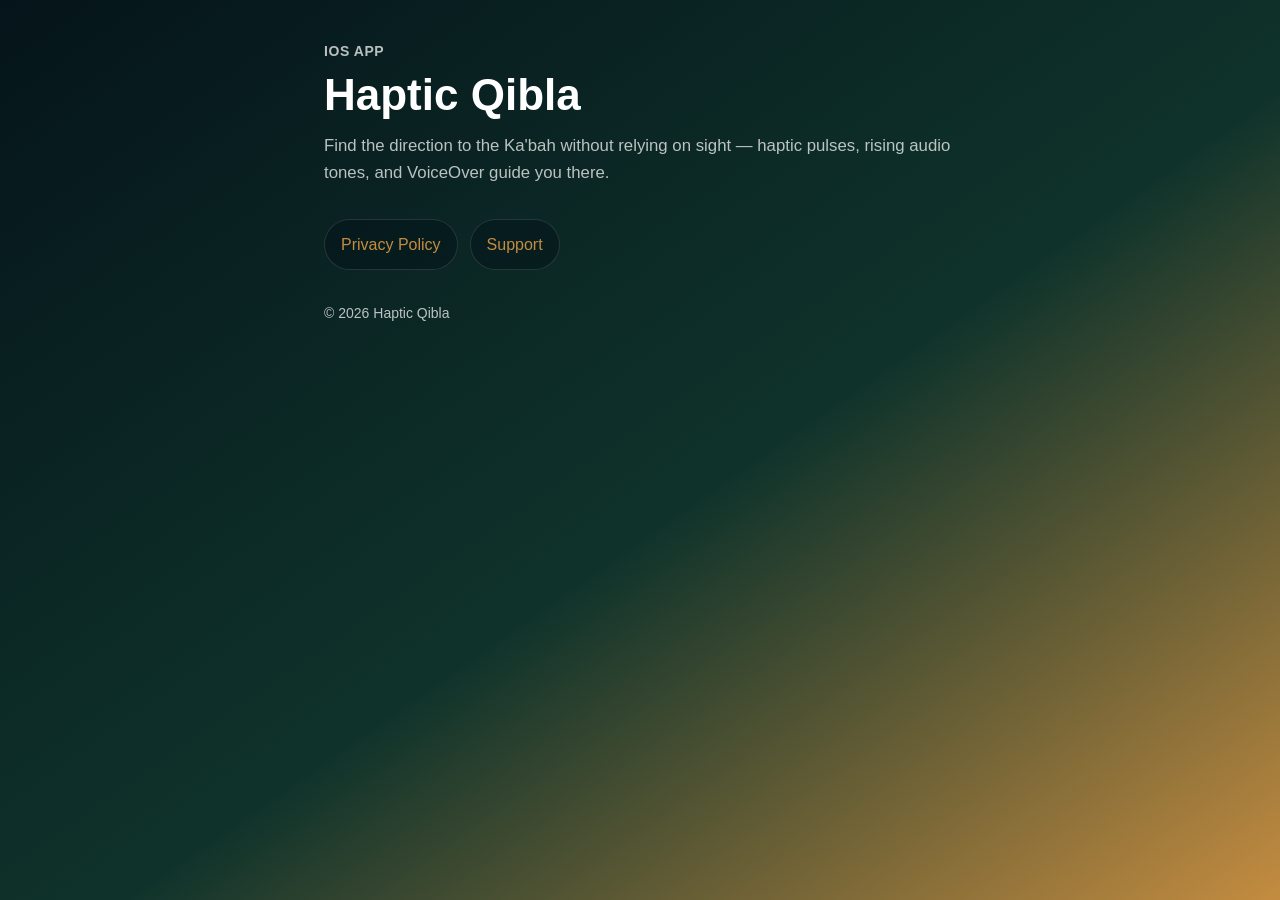
==== index.html @ e063a7a1 "Initial Haptic Qibla website" ====
<!DOCTYPE html>
<html lang="en">
<head>
  <meta charset="utf-8">
  <meta name="viewport" content="width=device-width, initial-scale=1">
  <title>Haptic Qibla</title>
  <meta name="description" content="Find the direction to the Ka'bah with haptic pulses, rising audio tones, and VoiceOver guidance.">
  <link rel="stylesheet" href="style.css">
</head>
<body>
  <main class="page">
    <header class="hero">
      <p class="eyebrow">iOS App</p>
      <h1>Haptic Qibla</h1>
      <p class="lead">Find the direction to the Ka'bah without relying on sight — haptic pulses, rising audio tones, and VoiceOver guide you there.</p>
    </header>

    <nav class="links" aria-label="Site">
      <a href="privacy.html">Privacy Policy</a>
      <a href="support.html">Support</a>
    </nav>

    <footer class="footer">
      <p>&copy; <span id="year"></span> Haptic Qibla</p>
    </footer>
  </main>
  <script>document.getElementById("year").textContent = new Date().getFullYear();</script>
</body>
</html>
---- style.css ----
:root {
  color-scheme: dark;
  --deep-teal: #05141a;
  --mid-teal: #0f332b;
  --gold: #c48c40;
  --text: #ffffff;
  --text-muted: rgba(255, 255, 255, 0.72);
  --border: rgba(255, 255, 255, 0.12);
  --max-width: 42rem;
}

* {
  box-sizing: border-box;
}

html {
  background: linear-gradient(145deg, var(--deep-teal), var(--mid-teal) 55%, var(--gold));
  min-height: 100%;
}

body {
  margin: 0;
  font-family: -apple-system, BlinkMacSystemFont, "Segoe UI", Roboto, Helvetica, Arial, sans-serif;
  color: var(--text);
  line-height: 1.6;
}

a {
  color: var(--gold);
}

a:hover {
  color: #e0b060;
}

.page {
  max-width: var(--max-width);
  margin: 0 auto;
  padding: 2.5rem 1.25rem 3rem;
}

.hero {
  margin-bottom: 2rem;
}

.hero.compact {
  margin-bottom: 1.5rem;
}

.eyebrow {
  margin: 0 0 0.5rem;
  font-size: 0.875rem;
  font-weight: 600;
  letter-spacing: 0.04em;
  text-transform: uppercase;
  color: var(--text-muted);
}

.eyebrow a {
  color: inherit;
  text-decoration: none;
}

.eyebrow a:hover {
  color: var(--gold);
}

h1 {
  margin: 0 0 0.75rem;
  font-size: clamp(2rem, 5vw, 2.75rem);
  line-height: 1.15;
  font-weight: 700;
}

.lead,
.meta {
  margin: 0;
  color: var(--text-muted);
  font-size: 1.05rem;
}

.content {
  padding: 1.5rem;
  border: 1px solid var(--border);
  border-radius: 1.25rem;
  background: rgba(5, 20, 26, 0.72);
  backdrop-filter: blur(8px);
}

.content h2 {
  margin: 2rem 0 0.75rem;
  font-size: 1.25rem;
}

.content h2:first-child {
  margin-top: 0;
}

.content h3 {
  margin: 1.25rem 0 0.5rem;
  font-size: 1rem;
  color: var(--text-muted);
}

.content p,
.content ul {
  margin: 0 0 1rem;
}

.content ul {
  padding-left: 1.25rem;
}

.links {
  display: flex;
  flex-wrap: wrap;
  gap: 0.75rem;
}

.links a {
  display: inline-block;
  padding: 0.75rem 1rem;
  border: 1px solid var(--border);
  border-radius: 999px;
  text-decoration: none;
  background: rgba(5, 20, 26, 0.55);
}

.footer {
  margin-top: 2rem;
  color: var(--text-muted);
  font-size: 0.875rem;
}

.footer a {
  color: var(--text-muted);
}

.footer a:hover {
  color: var(--gold);
}
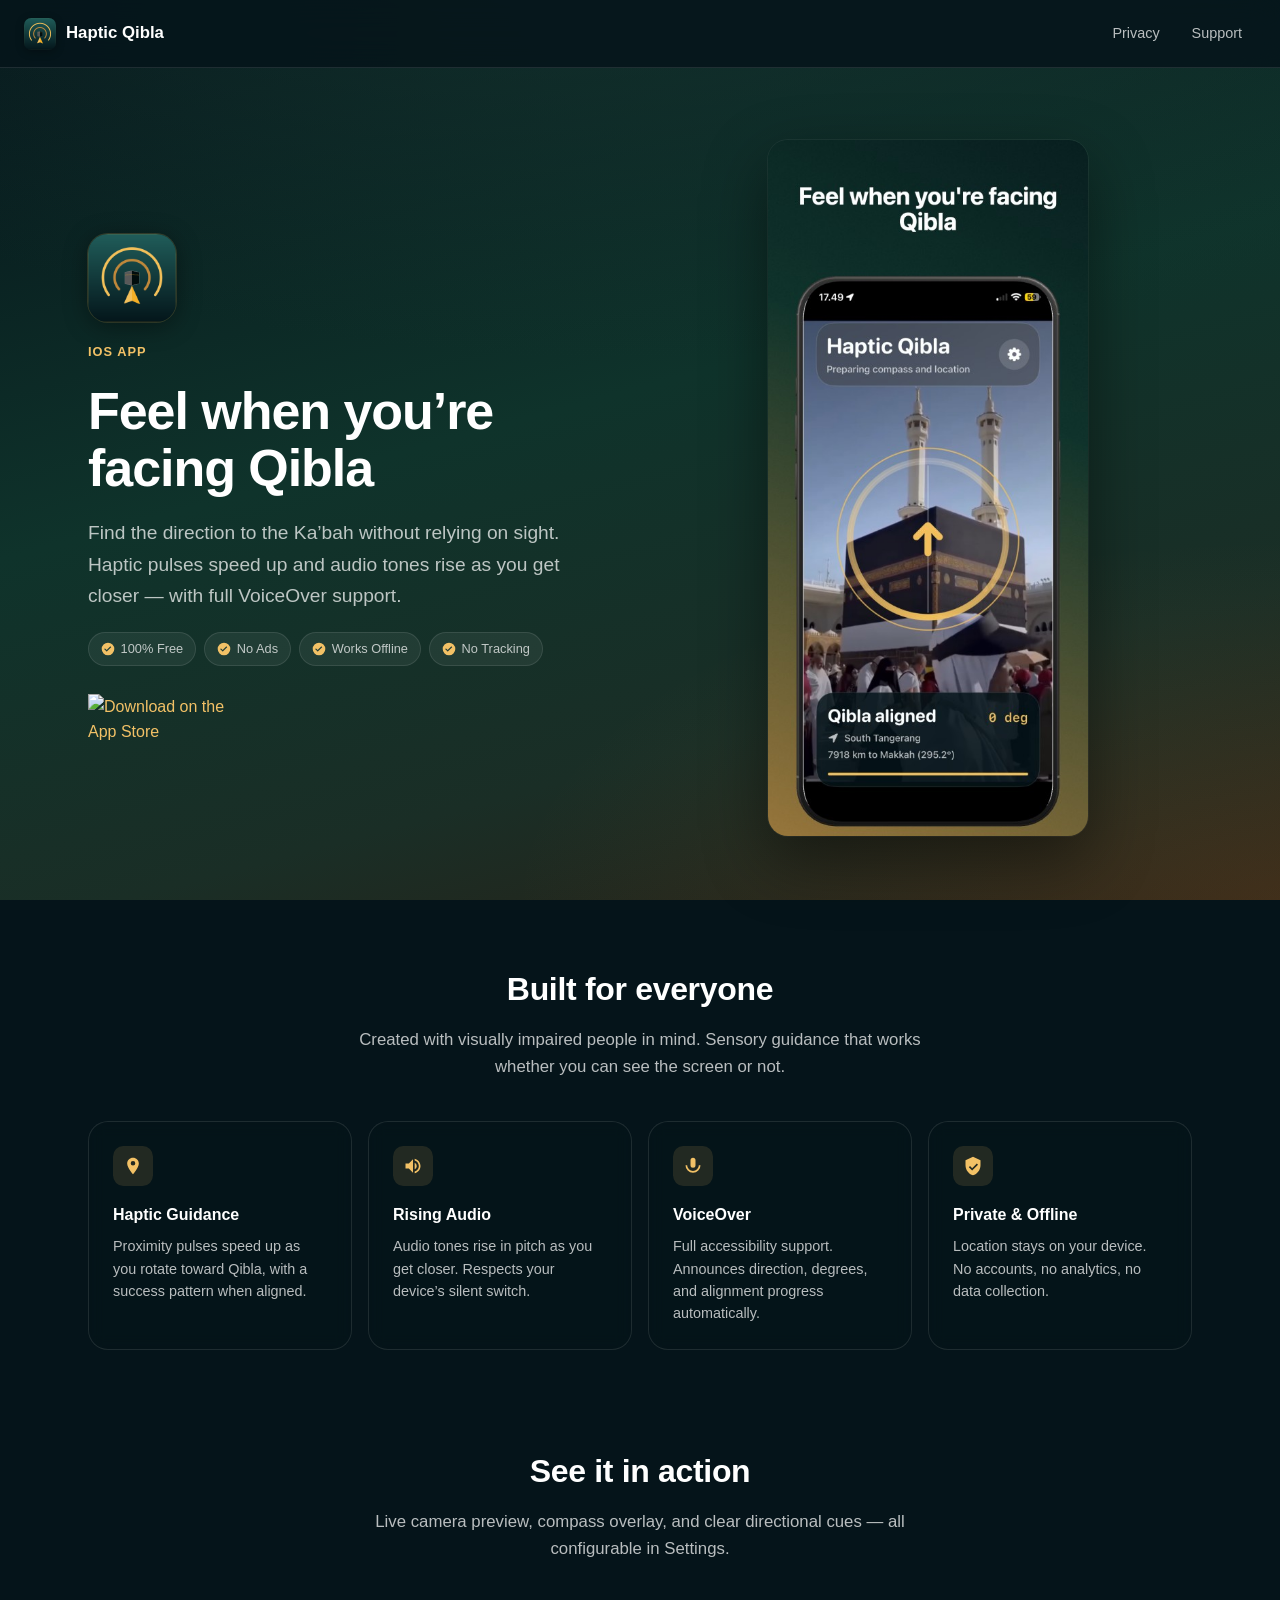
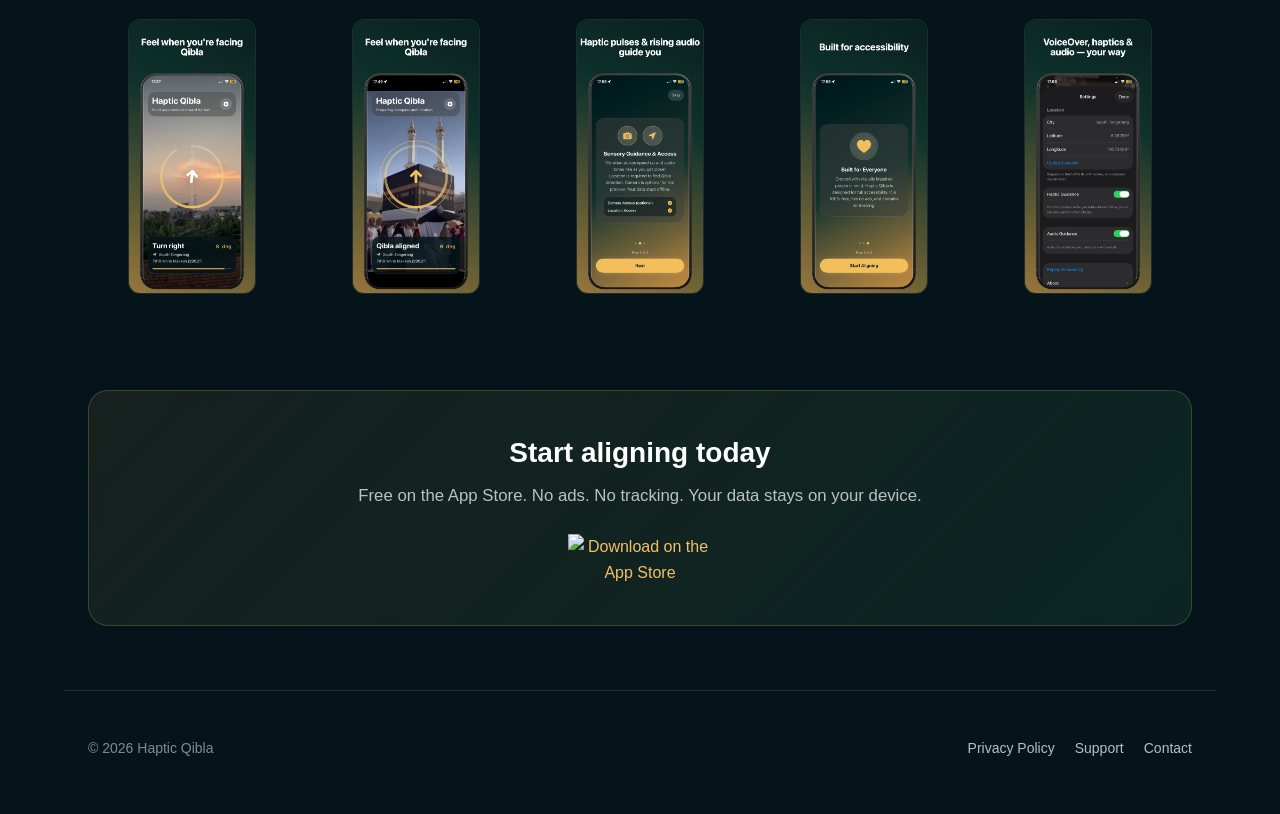
==== commit c42ed785: "Redesign marketing site with App Store screenshots and branding. Give the landing page a professiona" ====
--- a/index.html
+++ b/index.html
@@ -3,27 +3,148 @@
 <head>
   <meta charset="utf-8">
   <meta name="viewport" content="width=device-width, initial-scale=1">
-  <title>Haptic Qibla</title>
-  <meta name="description" content="Find the direction to the Ka'bah with haptic pulses, rising audio tones, and VoiceOver guidance.">
+  <title>Haptic Qibla — Find Qibla with Haptic &amp; Audio Guidance</title>
+  <meta name="description" content="Find the direction to the Ka'bah without relying on sight. Haptic pulses, rising audio tones, and VoiceOver guide you there. Free, offline, no ads.">
+  <meta property="og:title" content="Haptic Qibla">
+  <meta property="og:description" content="Feel when you're facing Qibla. Haptic pulses, rising audio, and VoiceOver guidance — built for accessibility.">
+  <meta property="og:image" content="assets/app-icon.png">
+  <meta property="og:type" content="website">
+  <link rel="icon" href="assets/app-icon.png" type="image/png">
+  <link rel="apple-touch-icon" href="assets/app-icon.png">
   <link rel="stylesheet" href="style.css">
 </head>
 <body>
+  <nav class="site-nav" aria-label="Main">
+    <a class="brand" href="index.html">
+      <img src="assets/app-icon.png" alt="" width="32" height="32">
+      Haptic Qibla
+    </a>
+    <div class="nav-links">
+      <a href="privacy.html">Privacy</a>
+      <a href="support.html">Support</a>
+    </div>
+  </nav>
+
   <main class="page">
     <header class="hero">
-      <p class="eyebrow">iOS App</p>
-      <h1>Haptic Qibla</h1>
-      <p class="lead">Find the direction to the Ka'bah without relying on sight — haptic pulses, rising audio tones, and VoiceOver guide you there.</p>
+      <div class="hero-content">
+        <img class="hero-icon" src="assets/app-icon.png" alt="Haptic Qibla app icon" width="88" height="88">
+        <p class="eyebrow">iOS App</p>
+        <h1>Feel when you&rsquo;re facing Qibla</h1>
+        <p class="lead">
+          Find the direction to the Ka&rsquo;bah without relying on sight.
+          Haptic pulses speed up and audio tones rise as you get closer &mdash;
+          with full VoiceOver support.
+        </p>
+        <div class="hero-badges">
+          <span class="badge">
+            <svg viewBox="0 0 20 20" aria-hidden="true"><path d="M10 1a9 9 0 1 0 0 18A9 9 0 0 0 10 1zm4.2 6.8-5.5 5.5a.8.8 0 0 1-1.1 0l-2.5-2.5a.8.8 0 1 1 1.1-1.1l1.9 1.9 5-5a.8.8 0 1 1 1.1 1.2z"/></svg>
+            100% Free
+          </span>
+          <span class="badge">
+            <svg viewBox="0 0 20 20" aria-hidden="true"><path d="M10 1a9 9 0 1 0 0 18A9 9 0 0 0 10 1zm4.2 6.8-5.5 5.5a.8.8 0 0 1-1.1 0l-2.5-2.5a.8.8 0 1 1 1.1-1.1l1.9 1.9 5-5a.8.8 0 1 1 1.1 1.2z"/></svg>
+            No Ads
+          </span>
+          <span class="badge">
+            <svg viewBox="0 0 20 20" aria-hidden="true"><path d="M10 1a9 9 0 1 0 0 18A9 9 0 0 0 10 1zm4.2 6.8-5.5 5.5a.8.8 0 0 1-1.1 0l-2.5-2.5a.8.8 0 1 1 1.1-1.1l1.9 1.9 5-5a.8.8 0 1 1 1.1 1.2z"/></svg>
+            Works Offline
+          </span>
+          <span class="badge">
+            <svg viewBox="0 0 20 20" aria-hidden="true"><path d="M10 1a9 9 0 1 0 0 18A9 9 0 0 0 10 1zm4.2 6.8-5.5 5.5a.8.8 0 0 1-1.1 0l-2.5-2.5a.8.8 0 1 1 1.1-1.1l1.9 1.9 5-5a.8.8 0 1 1 1.1 1.2z"/></svg>
+            No Tracking
+          </span>
+        </div>
+        <div class="hero-cta">
+          <!-- Replace # with your App Store URL when available -->
+          <a class="app-store-badge" href="#" aria-label="Download on the App Store">
+            <img src="https://tools.applemediaservices.com/api/badges/download-on-the-app-store/black/en-us?size=250x83" alt="Download on the App Store" width="250" height="83" loading="lazy">
+          </a>
+        </div>
+      </div>
+      <div class="hero-visual">
+        <img src="assets/screenshot-aligned.png" alt="Haptic Qibla showing Qibla aligned at 0 degrees with compass overlay on camera view" width="320" height="693" loading="eager">
+      </div>
     </header>
 
-    <nav class="links" aria-label="Site">
+    <section class="section" aria-labelledby="features-heading">
+      <div class="section-header">
+        <h2 id="features-heading">Built for everyone</h2>
+        <p>Created with visually impaired people in mind. Sensory guidance that works whether you can see the screen or not.</p>
+      </div>
+      <div class="features-grid">
+        <article class="feature-card">
+          <div class="feature-icon" aria-hidden="true">
+            <svg viewBox="0 0 24 24"><path d="M12 2C8.13 2 5 5.13 5 9c0 5.25 7 13 7 13s7-7.75 7-13c0-3.87-3.13-7-7-7zm0 9.5A2.5 2.5 0 1 1 12 6a2.5 2.5 0 0 1 0 5.5z"/></svg>
+          </div>
+          <h3>Haptic Guidance</h3>
+          <p>Proximity pulses speed up as you rotate toward Qibla, with a success pattern when aligned.</p>
+        </article>
+        <article class="feature-card">
+          <div class="feature-icon" aria-hidden="true">
+            <svg viewBox="0 0 24 24"><path d="M3 9v6h4l5 5V4L7 9H3zm13.5 3A4.5 4.5 0 0 0 14 7.97v8.05c1.48-.73 2.5-2.25 2.5-4.02zM14 3.23v2.06c2.89.86 5 3.54 5 6.71s-2.11 5.85-5 6.71v2.06c4.01-.91 7-4.49 7-8.77s-2.99-7.86-7-8.77z"/></svg>
+          </div>
+          <h3>Rising Audio</h3>
+          <p>Audio tones rise in pitch as you get closer. Respects your device&rsquo;s silent switch.</p>
+        </article>
+        <article class="feature-card">
+          <div class="feature-icon" aria-hidden="true">
+            <svg viewBox="0 0 24 24"><path d="M12 2a3 3 0 0 1 3 3v6a3 3 0 0 1-6 0V5a3 3 0 0 1 3-3zm7 9a7 7 0 0 1-14 0H3a9 9 0 0 0 18 0h-2z"/></svg>
+          </div>
+          <h3>VoiceOver</h3>
+          <p>Full accessibility support. Announces direction, degrees, and alignment progress automatically.</p>
+        </article>
+        <article class="feature-card">
+          <div class="feature-icon" aria-hidden="true">
+            <svg viewBox="0 0 24 24"><path d="M12 1L3 5v6c0 5.55 3.84 10.74 9 12 5.16-1.26 9-6.45 9-12V5l-9-4zm-1 16.5l-4-4 1.41-1.41L11 14.67l5.59-5.59L18 10.5l-7 7z"/></svg>
+          </div>
+          <h3>Private &amp; Offline</h3>
+          <p>Location stays on your device. No accounts, no analytics, no data collection.</p>
+        </article>
+      </div>
+    </section>
+
+    <section class="section" aria-labelledby="screenshots-heading">
+      <div class="section-header">
+        <h2 id="screenshots-heading">See it in action</h2>
+        <p>Live camera preview, compass overlay, and clear directional cues &mdash; all configurable in Settings.</p>
+      </div>
+      <div class="screenshots">
+        <figure class="screenshot-card">
+          <img src="assets/screenshot-turn-right.png" alt="Turn right 8 degrees toward Qibla with compass ring overlay" width="390" height="844" loading="lazy">
+        </figure>
+        <figure class="screenshot-card">
+          <img src="assets/screenshot-aligned.png" alt="Qibla aligned at 0 degrees with success indicator" width="390" height="844" loading="lazy">
+        </figure>
+        <figure class="screenshot-card">
+          <img src="assets/screenshot-onboarding.png" alt="Onboarding screen explaining sensory guidance and permissions" width="390" height="844" loading="lazy">
+        </figure>
+        <figure class="screenshot-card">
+          <img src="assets/screenshot-accessibility.png" alt="Built for everyone — free, no ads, no tracking" width="390" height="844" loading="lazy">
+        </figure>
+        <figure class="screenshot-card">
+          <img src="assets/screenshot-settings.png" alt="Settings for haptic guidance, audio guidance, and location" width="390" height="844" loading="lazy">
+        </figure>
+      </div>
+    </section>
+
+    <section class="cta-banner" aria-labelledby="cta-heading">
+      <h2 id="cta-heading">Start aligning today</h2>
+      <p>Free on the App Store. No ads. No tracking. Your data stays on your device.</p>
+      <a class="app-store-badge" href="#" aria-label="Download on the App Store">
+        <img src="https://tools.applemediaservices.com/api/badges/download-on-the-app-store/black/en-us?size=250x83" alt="Download on the App Store" width="250" height="83" loading="lazy">
+      </a>
+    </section>
+  </main>
+
+  <footer class="site-footer">
+    <p>&copy; <span id="year"></span> Haptic Qibla</p>
+    <div class="footer-links">
       <a href="privacy.html">Privacy Policy</a>
       <a href="support.html">Support</a>
-    </nav>
+      <a href="mailto:unlockedmagicapp@gmail.com">Contact</a>
+    </div>
+  </footer>
 
-    <footer class="footer">
-      <p>&copy; <span id="year"></span> Haptic Qibla</p>
-    </footer>
-  </main>
   <script>document.getElementById("year").textContent = new Date().getFullYear();</script>
 </body>
 </html>
--- a/style.css
+++ b/style.css
@@ -2,11 +2,19 @@
   color-scheme: dark;
   --deep-teal: #05141a;
   --mid-teal: #0f332b;
-  --gold: #c48c40;
+  --forest: #1a3d35;
+  --gold: #f2c166;
+  --gold-dim: #c48c40;
+  --gold-glow: rgba(242, 193, 102, 0.25);
   --text: #ffffff;
   --text-muted: rgba(255, 255, 255, 0.72);
-  --border: rgba(255, 255, 255, 0.12);
-  --max-width: 42rem;
+  --text-subtle: rgba(255, 255, 255, 0.5);
+  --border: rgba(255, 255, 255, 0.1);
+  --glass: rgba(5, 20, 26, 0.65);
+  --glass-strong: rgba(5, 20, 26, 0.85);
+  --max-width: 72rem;
+  --radius: 1.25rem;
+  --radius-sm: 0.75rem;
 }
 
 * {
@@ -14,46 +22,159 @@
 }
 
 html {
-  background: linear-gradient(145deg, var(--deep-teal), var(--mid-teal) 55%, var(--gold));
-  min-height: 100%;
+  scroll-behavior: smooth;
 }
 
 body {
   margin: 0;
-  font-family: -apple-system, BlinkMacSystemFont, "Segoe UI", Roboto, Helvetica, Arial, sans-serif;
+  font-family: -apple-system, BlinkMacSystemFont, "SF Pro Text", "Segoe UI", Roboto, Helvetica, Arial, sans-serif;
   color: var(--text);
   line-height: 1.6;
+  background: var(--deep-teal);
+}
+
+body::before {
+  content: "";
+  position: fixed;
+  inset: 0;
+  z-index: -1;
+  background:
+    radial-gradient(ellipse 80% 50% at 50% -10%, rgba(26, 61, 53, 0.6), transparent),
+    radial-gradient(ellipse 60% 40% at 100% 100%, rgba(196, 140, 64, 0.15), transparent),
+    linear-gradient(165deg, var(--deep-teal) 0%, var(--mid-teal) 45%, #1a2e26 75%, #2a1f14 100%);
 }
 
 a {
   color: var(--gold);
+  text-decoration: none;
 }
 
 a:hover {
-  color: #e0b060;
-}
+  color: #ffd98a;
+}
+
+img {
+  max-width: 100%;
+  height: auto;
+  display: block;
+}
+
+/* ── Navigation ── */
+
+.site-nav {
+  position: sticky;
+  top: 0;
+  z-index: 100;
+  display: flex;
+  align-items: center;
+  justify-content: space-between;
+  gap: 1rem;
+  padding: 0.875rem 1.5rem;
+  background: var(--glass-strong);
+  backdrop-filter: blur(16px);
+  -webkit-backdrop-filter: blur(16px);
+  border-bottom: 1px solid var(--border);
+}
+
+.site-nav .brand {
+  display: flex;
+  align-items: center;
+  gap: 0.625rem;
+  color: var(--text);
+  text-decoration: none;
+  font-weight: 600;
+  font-size: 1.05rem;
+}
+
+.site-nav .brand:hover {
+  color: var(--text);
+}
+
+.site-nav .brand img {
+  width: 2rem;
+  height: 2rem;
+  border-radius: 0.45rem;
+  box-shadow: 0 2px 8px rgba(0, 0, 0, 0.3);
+}
+
+.nav-links {
+  display: flex;
+  align-items: center;
+  gap: 0.25rem;
+}
+
+.nav-links a {
+  padding: 0.5rem 0.875rem;
+  border-radius: 999px;
+  color: var(--text-muted);
+  font-size: 0.9rem;
+  font-weight: 500;
+  text-decoration: none;
+  transition: color 0.2s, background 0.2s;
+}
+
+.nav-links a:hover {
+  color: var(--text);
+  background: rgba(255, 255, 255, 0.06);
+}
+
+.nav-links a[aria-current="page"] {
+  color: var(--gold);
+  background: rgba(242, 193, 102, 0.1);
+}
+
+/* ── Layout ── */
 
 .page {
   max-width: var(--max-width);
   margin: 0 auto;
-  padding: 2.5rem 1.25rem 3rem;
-}
+  padding: 0 1.5rem 4rem;
+}
+
+.page-narrow {
+  max-width: 42rem;
+}
+
+/* ── Hero ── */
 
 .hero {
-  margin-bottom: 2rem;
-}
-
-.hero.compact {
-  margin-bottom: 1.5rem;
+  display: grid;
+  grid-template-columns: 1fr;
+  gap: 2.5rem;
+  align-items: center;
+  padding: 3.5rem 0 4rem;
+}
+
+@media (min-width: 768px) {
+  .hero {
+    grid-template-columns: 1fr 1fr;
+    gap: 3rem;
+    padding: 4.5rem 0 5rem;
+  }
+}
+
+.hero-content {
+  display: flex;
+  flex-direction: column;
+  gap: 1.25rem;
+}
+
+.hero-icon {
+  width: 5.5rem;
+  height: 5.5rem;
+  border-radius: 1.25rem;
+  box-shadow:
+    0 4px 24px rgba(0, 0, 0, 0.4),
+    0 0 0 1px rgba(242, 193, 102, 0.2);
 }
 
 .eyebrow {
-  margin: 0 0 0.5rem;
-  font-size: 0.875rem;
+  margin: 0;
+  font-size: 0.8rem;
   font-weight: 600;
-  letter-spacing: 0.04em;
+  letter-spacing: 0.08em;
   text-transform: uppercase;
-  color: var(--text-muted);
+  color: var(--gold);
 }
 
 .eyebrow a {
@@ -62,29 +183,272 @@
 }
 
 .eyebrow a:hover {
-  color: var(--gold);
+  color: #ffd98a;
 }
 
 h1 {
-  margin: 0 0 0.75rem;
-  font-size: clamp(2rem, 5vw, 2.75rem);
-  line-height: 1.15;
+  margin: 0;
+  font-size: clamp(2.25rem, 5vw, 3.25rem);
+  line-height: 1.1;
   font-weight: 700;
-}
-
-.lead,
+  letter-spacing: -0.02em;
+}
+
+.lead {
+  margin: 0;
+  color: var(--text-muted);
+  font-size: clamp(1.05rem, 2vw, 1.2rem);
+  line-height: 1.65;
+  max-width: 32rem;
+}
+
 .meta {
   margin: 0;
   color: var(--text-muted);
   font-size: 1.05rem;
 }
 
+.hero-badges {
+  display: flex;
+  flex-wrap: wrap;
+  gap: 0.5rem;
+}
+
+.badge {
+  display: inline-flex;
+  align-items: center;
+  gap: 0.35rem;
+  padding: 0.35rem 0.75rem;
+  border-radius: 999px;
+  font-size: 0.8rem;
+  font-weight: 500;
+  color: var(--text-muted);
+  background: rgba(255, 255, 255, 0.06);
+  border: 1px solid var(--border);
+}
+
+.badge svg {
+  width: 0.875rem;
+  height: 0.875rem;
+  fill: var(--gold);
+  flex-shrink: 0;
+}
+
+.hero-cta {
+  display: flex;
+  flex-wrap: wrap;
+  align-items: center;
+  gap: 1rem;
+  margin-top: 0.5rem;
+}
+
+.app-store-badge {
+  display: inline-block;
+  transition: transform 0.2s, opacity 0.2s;
+}
+
+.app-store-badge:hover {
+  transform: scale(1.03);
+  opacity: 0.9;
+}
+
+.app-store-badge img {
+  height: 3rem;
+  width: auto;
+}
+
+.hero-visual {
+  display: flex;
+  justify-content: center;
+}
+
+.hero-visual img {
+  max-width: 280px;
+  border-radius: var(--radius);
+  box-shadow:
+    0 24px 64px rgba(0, 0, 0, 0.45),
+    0 0 0 1px rgba(255, 255, 255, 0.06);
+}
+
+@media (min-width: 768px) {
+  .hero-visual img {
+    max-width: 320px;
+  }
+}
+
+/* ── Section headers ── */
+
+.section {
+  padding: 3rem 0;
+}
+
+.section-header {
+  text-align: center;
+  margin-bottom: 2.5rem;
+}
+
+.section-header h2 {
+  margin: 0 0 0.75rem;
+  font-size: clamp(1.5rem, 3vw, 2rem);
+  font-weight: 700;
+  letter-spacing: -0.01em;
+}
+
+.section-header p {
+  margin: 0 auto;
+  max-width: 36rem;
+  color: var(--text-muted);
+  font-size: 1.05rem;
+}
+
+/* ── Feature cards ── */
+
+.features-grid {
+  display: grid;
+  grid-template-columns: 1fr;
+  gap: 1rem;
+}
+
+@media (min-width: 600px) {
+  .features-grid {
+    grid-template-columns: repeat(2, 1fr);
+  }
+}
+
+@media (min-width: 900px) {
+  .features-grid {
+    grid-template-columns: repeat(4, 1fr);
+  }
+}
+
+.feature-card {
+  padding: 1.5rem;
+  border-radius: var(--radius);
+  background: var(--glass);
+  border: 1px solid var(--border);
+  backdrop-filter: blur(8px);
+  -webkit-backdrop-filter: blur(8px);
+  transition: border-color 0.2s, box-shadow 0.2s;
+}
+
+.feature-card:hover {
+  border-color: rgba(242, 193, 102, 0.25);
+  box-shadow: 0 0 24px var(--gold-glow);
+}
+
+.feature-icon {
+  display: flex;
+  align-items: center;
+  justify-content: center;
+  width: 2.5rem;
+  height: 2.5rem;
+  margin-bottom: 1rem;
+  border-radius: 0.65rem;
+  background: rgba(242, 193, 102, 0.12);
+}
+
+.feature-icon svg {
+  width: 1.25rem;
+  height: 1.25rem;
+  fill: var(--gold);
+}
+
+.feature-card h3 {
+  margin: 0 0 0.5rem;
+  font-size: 1rem;
+  font-weight: 600;
+}
+
+.feature-card p {
+  margin: 0;
+  font-size: 0.9rem;
+  color: var(--text-muted);
+  line-height: 1.55;
+}
+
+/* ── Screenshot gallery ── */
+
+.screenshots {
+  display: grid;
+  grid-template-columns: repeat(2, 1fr);
+  gap: 1rem;
+}
+
+@media (min-width: 600px) {
+  .screenshots {
+    grid-template-columns: repeat(3, 1fr);
+    gap: 1.25rem;
+  }
+}
+
+@media (min-width: 900px) {
+  .screenshots {
+    grid-template-columns: repeat(5, 1fr);
+    gap: 1rem;
+  }
+}
+
+.screenshot-card {
+  border-radius: var(--radius-sm);
+  overflow: hidden;
+  background: var(--glass);
+  border: 1px solid var(--border);
+  transition: transform 0.25s, box-shadow 0.25s;
+}
+
+.screenshot-card:hover {
+  transform: translateY(-4px);
+  box-shadow: 0 12px 32px rgba(0, 0, 0, 0.35);
+}
+
+.screenshot-card img {
+  width: 100%;
+  aspect-ratio: 9 / 19.5;
+  object-fit: cover;
+  object-position: top center;
+}
+
+/* ── CTA banner ── */
+
+.cta-banner {
+  margin: 2rem 0 0;
+  padding: 2.5rem 2rem;
+  border-radius: var(--radius);
+  text-align: center;
+  background:
+    linear-gradient(135deg, rgba(242, 193, 102, 0.08), rgba(15, 51, 43, 0.6)),
+    var(--glass);
+  border: 1px solid rgba(242, 193, 102, 0.2);
+  backdrop-filter: blur(8px);
+  -webkit-backdrop-filter: blur(8px);
+}
+
+.cta-banner h2 {
+  margin: 0 0 0.5rem;
+  font-size: clamp(1.35rem, 3vw, 1.75rem);
+  font-weight: 700;
+}
+
+.cta-banner p {
+  margin: 0 0 1.5rem;
+  color: var(--text-muted);
+  font-size: 1.05rem;
+}
+
+/* ── Content pages ── */
+
+.hero.compact {
+  padding: 2.5rem 0 1.5rem;
+  display: block;
+}
+
 .content {
-  padding: 1.5rem;
+  padding: 1.75rem;
   border: 1px solid var(--border);
-  border-radius: 1.25rem;
-  background: rgba(5, 20, 26, 0.72);
+  border-radius: var(--radius);
+  background: var(--glass);
   backdrop-filter: blur(8px);
+  -webkit-backdrop-filter: blur(8px);
 }
 
 .content h2 {
@@ -110,6 +474,46 @@
 .content ul {
   padding-left: 1.25rem;
 }
+
+.content li {
+  margin-bottom: 0.35rem;
+}
+
+/* ── Footer ── */
+
+.site-footer {
+  max-width: var(--max-width);
+  margin: 0 auto;
+  padding: 2rem 1.5rem 2.5rem;
+  border-top: 1px solid var(--border);
+  display: flex;
+  flex-wrap: wrap;
+  align-items: center;
+  justify-content: space-between;
+  gap: 1rem;
+  color: var(--text-subtle);
+  font-size: 0.875rem;
+}
+
+.site-footer a {
+  color: var(--text-muted);
+}
+
+.site-footer a:hover {
+  color: var(--gold);
+}
+
+.footer-links {
+  display: flex;
+  flex-wrap: wrap;
+  gap: 0.5rem 1.25rem;
+}
+
+.footer-links a {
+  text-decoration: none;
+}
+
+/* ── Legacy compat ── */
 
 .links {
   display: flex;
@@ -123,7 +527,7 @@
   border: 1px solid var(--border);
   border-radius: 999px;
   text-decoration: none;
-  background: rgba(5, 20, 26, 0.55);
+  background: var(--glass);
 }
 
 .footer {
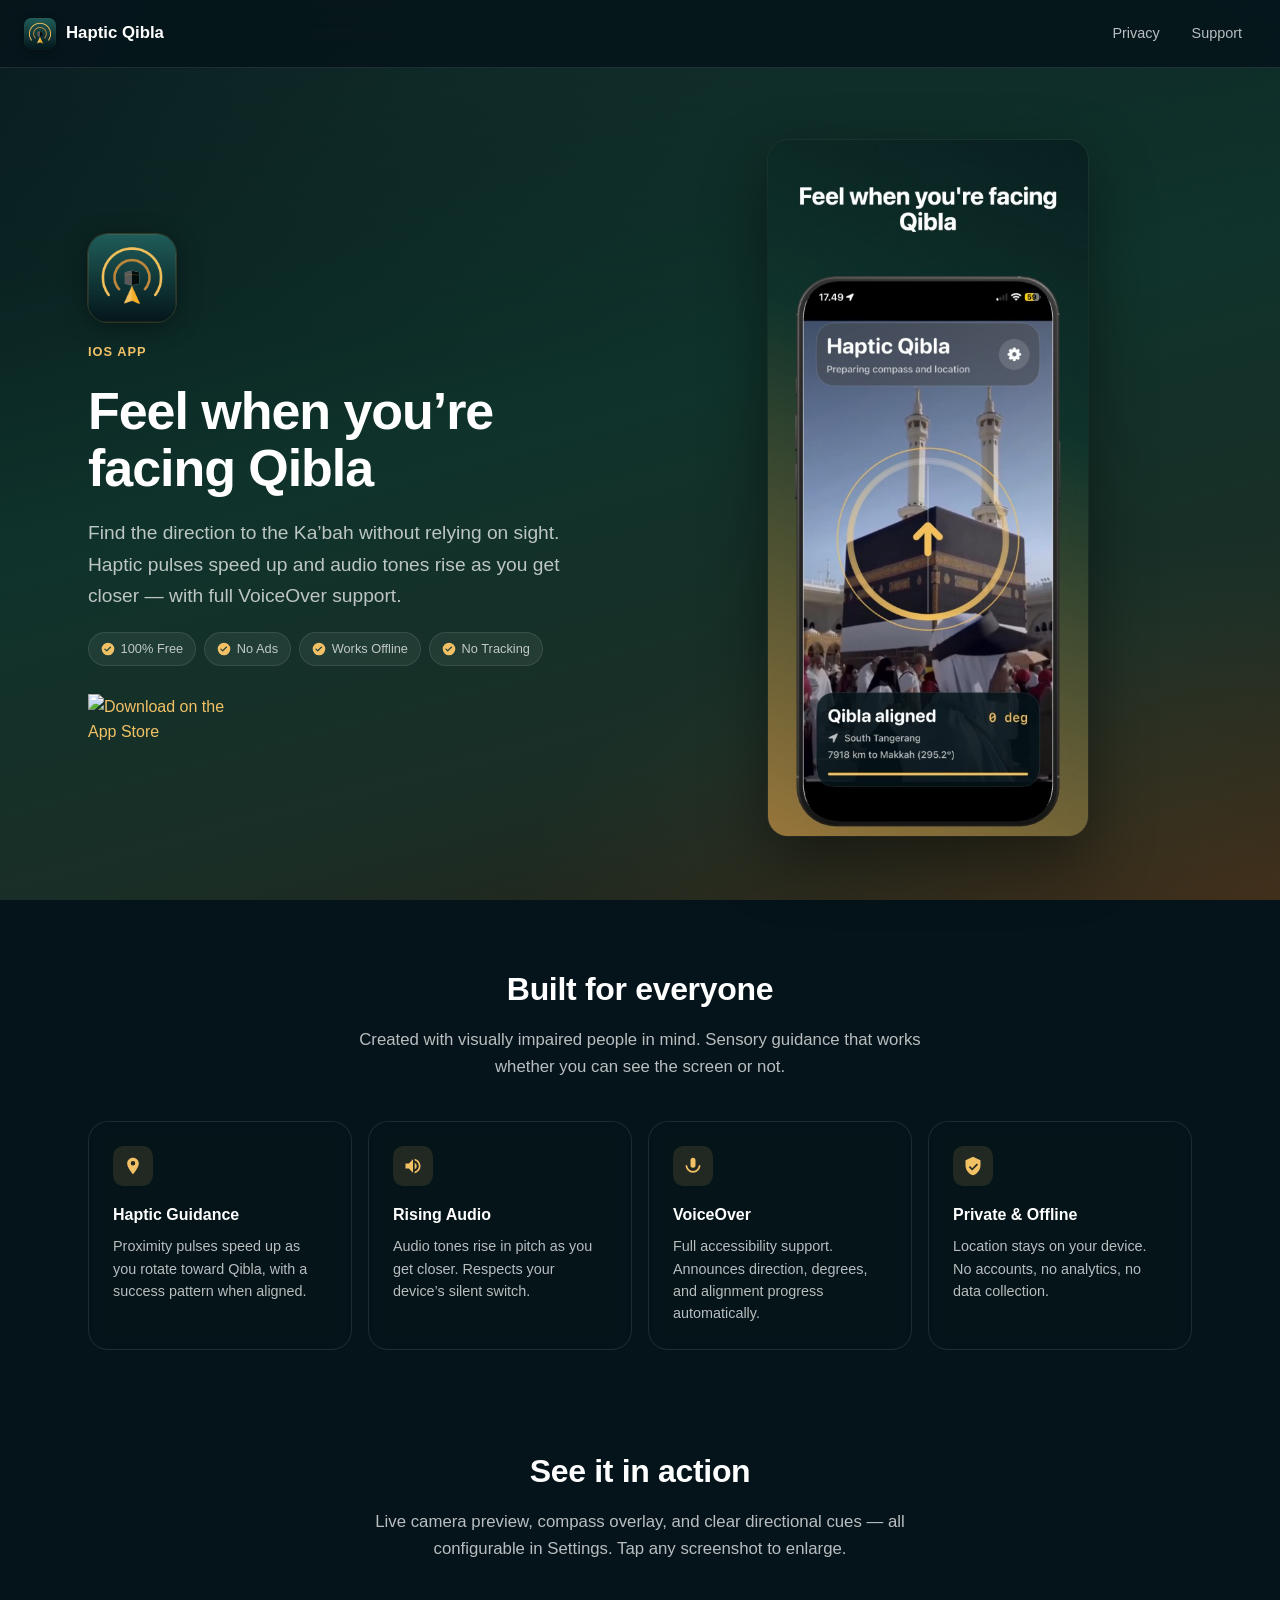
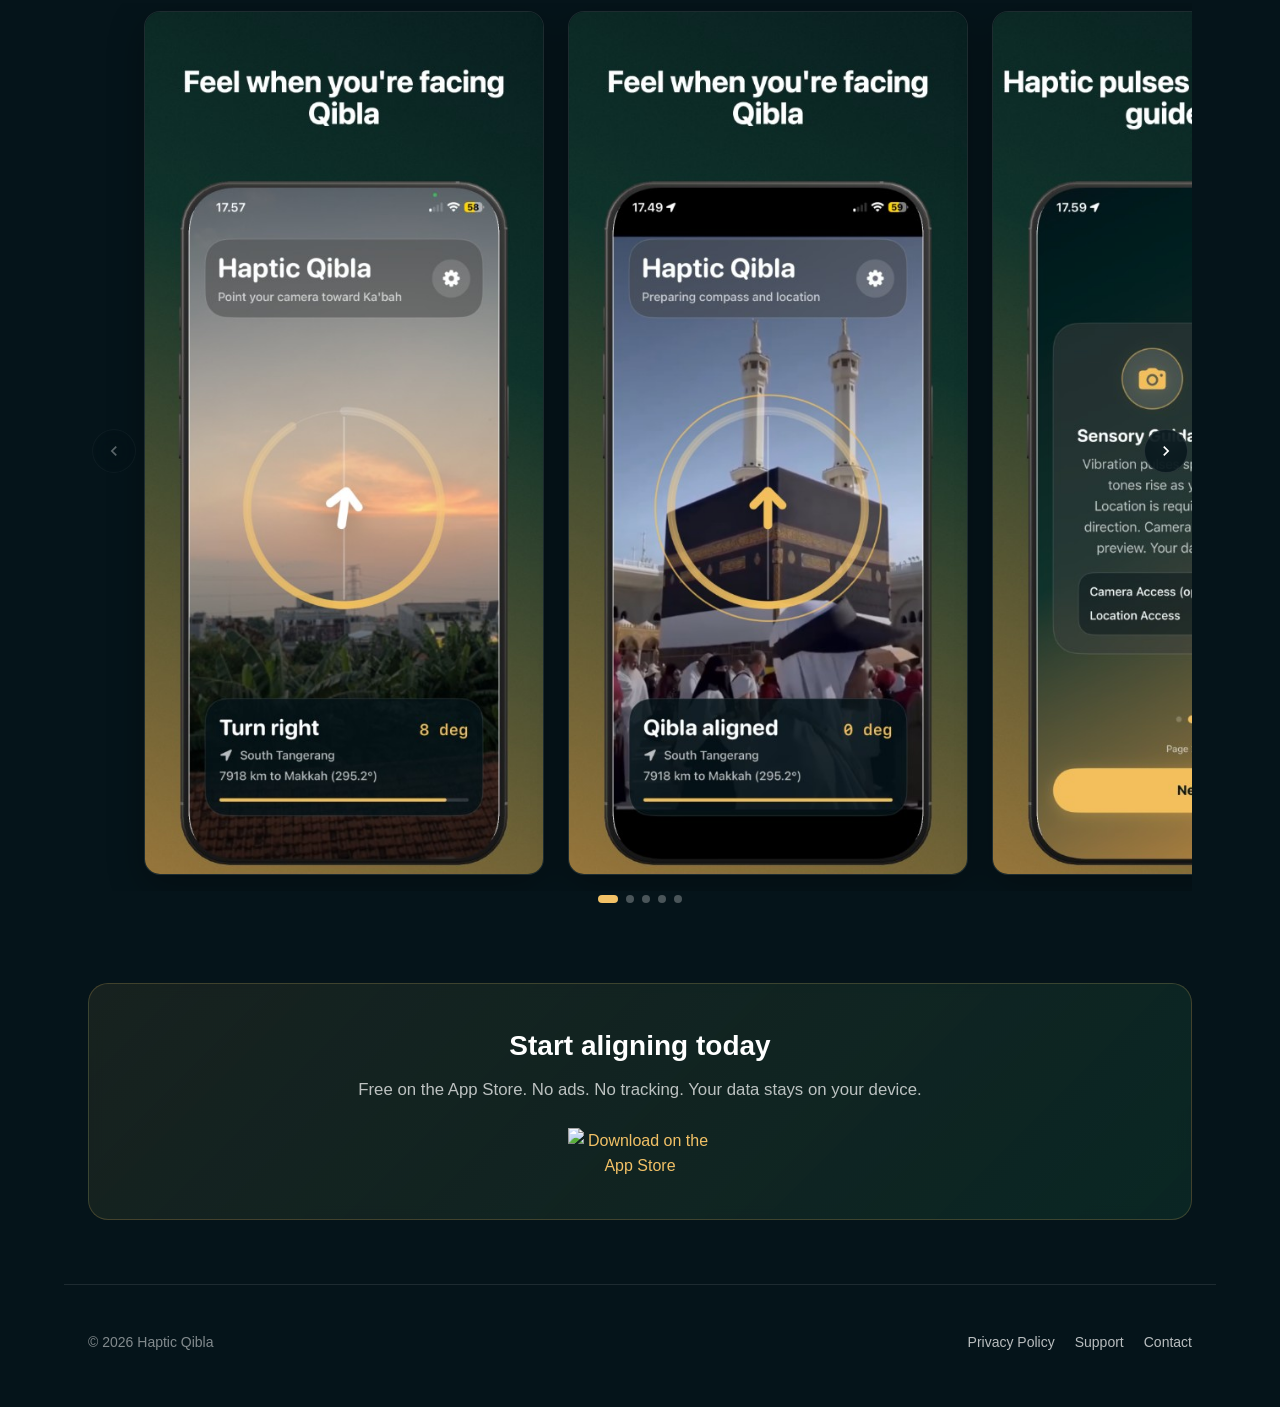
==== commit e1c14eb4: "Replace screenshot grid with a tappable carousel and lightbox. Show larger App Store screenshots in " ====
--- a/index.html
+++ b/index.html
@@ -103,27 +103,40 @@
       </div>
     </section>
 
-    <section class="section" aria-labelledby="screenshots-heading">
+    <section class="section section-screenshots" aria-labelledby="screenshots-heading">
       <div class="section-header">
         <h2 id="screenshots-heading">See it in action</h2>
-        <p>Live camera preview, compass overlay, and clear directional cues &mdash; all configurable in Settings.</p>
-      </div>
-      <div class="screenshots">
-        <figure class="screenshot-card">
-          <img src="assets/screenshot-turn-right.png" alt="Turn right 8 degrees toward Qibla with compass ring overlay" width="390" height="844" loading="lazy">
-        </figure>
-        <figure class="screenshot-card">
-          <img src="assets/screenshot-aligned.png" alt="Qibla aligned at 0 degrees with success indicator" width="390" height="844" loading="lazy">
-        </figure>
-        <figure class="screenshot-card">
-          <img src="assets/screenshot-onboarding.png" alt="Onboarding screen explaining sensory guidance and permissions" width="390" height="844" loading="lazy">
-        </figure>
-        <figure class="screenshot-card">
-          <img src="assets/screenshot-accessibility.png" alt="Built for everyone — free, no ads, no tracking" width="390" height="844" loading="lazy">
-        </figure>
-        <figure class="screenshot-card">
-          <img src="assets/screenshot-settings.png" alt="Settings for haptic guidance, audio guidance, and location" width="390" height="844" loading="lazy">
-        </figure>
+        <p>Live camera preview, compass overlay, and clear directional cues &mdash; all configurable in Settings. Tap any screenshot to enlarge.</p>
+      </div>
+
+      <div class="carousel" data-carousel>
+        <button type="button" class="carousel-btn carousel-btn-prev" data-carousel-prev aria-label="Previous screenshot">
+          <svg viewBox="0 0 24 24" aria-hidden="true"><path d="M15.4 7.4 14 6l-6 6 6 6 1.4-1.4L10.8 12z"/></svg>
+        </button>
+
+        <div class="carousel-track" data-carousel-track tabindex="0" role="list" aria-label="App screenshots">
+          <button type="button" class="carousel-slide" role="listitem" data-lightbox-trigger data-index="0" aria-label="Enlarge: Turn right toward Qibla">
+            <img src="assets/screenshot-turn-right.png" alt="Turn right 8 degrees toward Qibla with compass ring overlay" width="390" height="844" loading="lazy" draggable="false">
+          </button>
+          <button type="button" class="carousel-slide" role="listitem" data-lightbox-trigger data-index="1" aria-label="Enlarge: Qibla aligned">
+            <img src="assets/screenshot-aligned.png" alt="Qibla aligned at 0 degrees with success indicator" width="390" height="844" loading="lazy" draggable="false">
+          </button>
+          <button type="button" class="carousel-slide" role="listitem" data-lightbox-trigger data-index="2" aria-label="Enlarge: Sensory guidance onboarding">
+            <img src="assets/screenshot-onboarding.png" alt="Onboarding screen explaining sensory guidance and permissions" width="390" height="844" loading="lazy" draggable="false">
+          </button>
+          <button type="button" class="carousel-slide" role="listitem" data-lightbox-trigger data-index="3" aria-label="Enlarge: Built for accessibility">
+            <img src="assets/screenshot-accessibility.png" alt="Built for everyone — free, no ads, no tracking" width="390" height="844" loading="lazy" draggable="false">
+          </button>
+          <button type="button" class="carousel-slide" role="listitem" data-lightbox-trigger data-index="4" aria-label="Enlarge: Settings">
+            <img src="assets/screenshot-settings.png" alt="Settings for haptic guidance, audio guidance, and location" width="390" height="844" loading="lazy" draggable="false">
+          </button>
+        </div>
+
+        <button type="button" class="carousel-btn carousel-btn-next" data-carousel-next aria-label="Next screenshot">
+          <svg viewBox="0 0 24 24" aria-hidden="true"><path d="M8.6 16.6 10 18l6-6-6-6-1.4 1.4L13.2 12z"/></svg>
+        </button>
+
+        <div class="carousel-dots" data-carousel-dots role="tablist" aria-label="Screenshot pages"></div>
       </div>
     </section>
 
@@ -145,6 +158,132 @@
     </div>
   </footer>
 
-  <script>document.getElementById("year").textContent = new Date().getFullYear();</script>
+  <dialog class="lightbox" data-lightbox aria-label="Screenshot viewer">
+    <button type="button" class="lightbox-close" data-lightbox-close aria-label="Close">
+      <svg viewBox="0 0 24 24" aria-hidden="true"><path d="M18.3 5.7 12 12l6.3 6.3-1.4 1.4L10.6 13.4 4.3 19.7 2.9 18.3 9.2 12 2.9 5.7 4.3 4.3l6.3 6.3 6.3-6.3z"/></svg>
+    </button>
+    <button type="button" class="lightbox-nav lightbox-prev" data-lightbox-prev aria-label="Previous screenshot">
+      <svg viewBox="0 0 24 24" aria-hidden="true"><path d="M15.4 7.4 14 6l-6 6 6 6 1.4-1.4L10.8 12z"/></svg>
+    </button>
+    <img data-lightbox-image src="" alt="">
+    <button type="button" class="lightbox-nav lightbox-next" data-lightbox-next aria-label="Next screenshot">
+      <svg viewBox="0 0 24 24" aria-hidden="true"><path d="M8.6 16.6 10 18l6-6-6-6-1.4 1.4L13.2 12z"/></svg>
+    </button>
+  </dialog>
+
+  <script>
+    document.getElementById("year").textContent = new Date().getFullYear();
+
+    (function () {
+      var carousel = document.querySelector("[data-carousel]");
+      if (!carousel) return;
+
+      var track = carousel.querySelector("[data-carousel-track]");
+      var slides = Array.prototype.slice.call(track.querySelectorAll(".carousel-slide"));
+      var prevBtn = carousel.querySelector("[data-carousel-prev]");
+      var nextBtn = carousel.querySelector("[data-carousel-next]");
+      var dotsWrap = carousel.querySelector("[data-carousel-dots]");
+      var lightbox = document.querySelector("[data-lightbox]");
+      var lightboxImg = lightbox.querySelector("[data-lightbox-image]");
+      var activeIndex = 0;
+
+      slides.forEach(function (_, i) {
+        var dot = document.createElement("button");
+        dot.type = "button";
+        dot.className = "carousel-dot";
+        dot.setAttribute("role", "tab");
+        dot.setAttribute("aria-label", "Go to screenshot " + (i + 1));
+        dot.addEventListener("click", function () { scrollToIndex(i); });
+        dotsWrap.appendChild(dot);
+      });
+
+      var dots = Array.prototype.slice.call(dotsWrap.querySelectorAll(".carousel-dot"));
+
+      function slideWidth() {
+        return slides[0].getBoundingClientRect().width + parseFloat(getComputedStyle(track).gap || 0);
+      }
+
+      function scrollToIndex(index) {
+        index = Math.max(0, Math.min(slides.length - 1, index));
+        track.scrollTo({ left: slideWidth() * index, behavior: "smooth" });
+      }
+
+      function updateActive() {
+        var index = Math.round(track.scrollLeft / slideWidth());
+        index = Math.max(0, Math.min(slides.length - 1, index));
+        activeIndex = index;
+        dots.forEach(function (dot, i) {
+          dot.classList.toggle("is-active", i === index);
+          dot.setAttribute("aria-selected", i === index ? "true" : "false");
+        });
+        prevBtn.disabled = index === 0;
+        nextBtn.disabled = index === slides.length - 1;
+      }
+
+      prevBtn.addEventListener("click", function () { scrollToIndex(activeIndex - 1); });
+      nextBtn.addEventListener("click", function () { scrollToIndex(activeIndex + 1); });
+      track.addEventListener("scroll", function () {
+        window.requestAnimationFrame(updateActive);
+      }, { passive: true });
+      window.addEventListener("resize", updateActive);
+      updateActive();
+
+      function openLightbox(index) {
+        activeIndex = index;
+        var img = slides[index].querySelector("img");
+        lightboxImg.src = img.currentSrc || img.src;
+        lightboxImg.alt = img.alt;
+        if (typeof lightbox.showModal === "function") {
+          lightbox.showModal();
+        } else {
+          lightbox.setAttribute("open", "");
+        }
+        document.documentElement.classList.add("lightbox-open");
+      }
+
+      function closeLightbox() {
+        if (typeof lightbox.close === "function") {
+          lightbox.close();
+        } else {
+          lightbox.removeAttribute("open");
+        }
+        document.documentElement.classList.remove("lightbox-open");
+      }
+
+      function showLightboxIndex(index) {
+        index = (index + slides.length) % slides.length;
+        activeIndex = index;
+        var img = slides[index].querySelector("img");
+        lightboxImg.src = img.currentSrc || img.src;
+        lightboxImg.alt = img.alt;
+        scrollToIndex(index);
+      }
+
+      slides.forEach(function (slide) {
+        slide.addEventListener("click", function () {
+          openLightbox(Number(slide.getAttribute("data-index")));
+        });
+      });
+
+      lightbox.querySelector("[data-lightbox-close]").addEventListener("click", closeLightbox);
+      lightbox.querySelector("[data-lightbox-prev]").addEventListener("click", function () {
+        showLightboxIndex(activeIndex - 1);
+      });
+      lightbox.querySelector("[data-lightbox-next]").addEventListener("click", function () {
+        showLightboxIndex(activeIndex + 1);
+      });
+      lightbox.addEventListener("click", function (event) {
+        if (event.target === lightbox) closeLightbox();
+      });
+      lightbox.addEventListener("close", function () {
+        document.documentElement.classList.remove("lightbox-open");
+      });
+      document.addEventListener("keydown", function (event) {
+        if (!lightbox.open) return;
+        if (event.key === "ArrowLeft") showLightboxIndex(activeIndex - 1);
+        if (event.key === "ArrowRight") showLightboxIndex(activeIndex + 1);
+      });
+    })();
+  </script>
 </body>
 </html>
--- a/style.css
+++ b/style.css
@@ -366,46 +366,267 @@
   line-height: 1.55;
 }
 
-/* ── Screenshot gallery ── */
-
-.screenshots {
-  display: grid;
-  grid-template-columns: repeat(2, 1fr);
-  gap: 1rem;
+/* ── Screenshot carousel ── */
+
+.section-screenshots {
+  overflow: visible;
+}
+
+.carousel {
+  position: relative;
+  --slide-width: min(72vw, 280px);
+  --carousel-gap: 1rem;
 }
 
 @media (min-width: 600px) {
-  .screenshots {
-    grid-template-columns: repeat(3, 1fr);
-    gap: 1.25rem;
+  .carousel {
+    --slide-width: min(48vw, 340px);
+    --carousel-gap: 1.25rem;
   }
 }
 
 @media (min-width: 900px) {
-  .screenshots {
-    grid-template-columns: repeat(5, 1fr);
-    gap: 1rem;
-  }
-}
-
-.screenshot-card {
-  border-radius: var(--radius-sm);
+  .carousel {
+    --slide-width: 400px;
+    --carousel-gap: 1.5rem;
+  }
+}
+
+.carousel-track {
+  display: flex;
+  gap: var(--carousel-gap);
+  overflow-x: auto;
+  scroll-snap-type: x mandatory;
+  scroll-behavior: smooth;
+  -webkit-overflow-scrolling: touch;
+  scrollbar-width: none;
+  padding: 0.5rem 0 1rem;
+  outline: none;
+}
+
+.carousel-track::-webkit-scrollbar {
+  display: none;
+}
+
+.carousel-slide {
+  flex: 0 0 var(--slide-width);
+  scroll-snap-align: center;
+  margin: 0;
+  padding: 0;
+  border: 1px solid var(--border);
+  border-radius: 1rem;
   overflow: hidden;
   background: var(--glass);
-  border: 1px solid var(--border);
-  transition: transform 0.25s, box-shadow 0.25s;
-}
-
-.screenshot-card:hover {
-  transform: translateY(-4px);
-  box-shadow: 0 12px 32px rgba(0, 0, 0, 0.35);
-}
-
-.screenshot-card img {
+  cursor: zoom-in;
+  box-shadow: 0 12px 36px rgba(0, 0, 0, 0.3);
+  transition: transform 0.25s, box-shadow 0.25s, border-color 0.25s;
+}
+
+.carousel-slide:hover,
+.carousel-slide:focus-visible {
+  transform: translateY(-6px) scale(1.01);
+  border-color: rgba(242, 193, 102, 0.35);
+  box-shadow: 0 18px 48px rgba(0, 0, 0, 0.4), 0 0 0 1px rgba(242, 193, 102, 0.15);
+  outline: none;
+}
+
+.carousel-slide img {
   width: 100%;
+  height: auto;
   aspect-ratio: 9 / 19.5;
   object-fit: cover;
   object-position: top center;
+  pointer-events: none;
+}
+
+.carousel-btn {
+  display: none;
+  position: absolute;
+  top: calc(50% - 1.5rem);
+  z-index: 2;
+  width: 2.75rem;
+  height: 2.75rem;
+  border: 1px solid var(--border);
+  border-radius: 999px;
+  background: var(--glass-strong);
+  backdrop-filter: blur(12px);
+  -webkit-backdrop-filter: blur(12px);
+  color: var(--text);
+  cursor: pointer;
+  align-items: center;
+  justify-content: center;
+  transition: background 0.2s, border-color 0.2s, opacity 0.2s;
+}
+
+.carousel-btn svg {
+  width: 1.25rem;
+  height: 1.25rem;
+  fill: currentColor;
+}
+
+.carousel-btn:hover:not(:disabled) {
+  border-color: rgba(242, 193, 102, 0.4);
+  background: rgba(242, 193, 102, 0.12);
+  color: var(--gold);
+}
+
+.carousel-btn:disabled {
+  opacity: 0.35;
+  cursor: default;
+}
+
+.carousel-btn-prev {
+  left: 0.25rem;
+}
+
+.carousel-btn-next {
+  right: 0.25rem;
+}
+
+@media (min-width: 768px) {
+  .carousel-btn {
+    display: inline-flex;
+  }
+
+  .carousel-track {
+    scroll-padding-inline: 3.5rem;
+    padding-inline: 3.5rem;
+  }
+}
+
+.carousel-dots {
+  display: flex;
+  justify-content: center;
+  gap: 0.5rem;
+  margin-top: 0.25rem;
+}
+
+.carousel-dot {
+  width: 0.5rem;
+  height: 0.5rem;
+  padding: 0;
+  border: 0;
+  border-radius: 999px;
+  background: rgba(255, 255, 255, 0.28);
+  cursor: pointer;
+  transition: width 0.2s, background 0.2s;
+}
+
+.carousel-dot.is-active {
+  width: 1.25rem;
+  background: var(--gold);
+}
+
+.carousel-dot:focus-visible {
+  outline: 2px solid var(--gold);
+  outline-offset: 2px;
+}
+
+/* ── Lightbox ── */
+
+html.lightbox-open,
+html.lightbox-open body {
+  overflow: hidden;
+}
+
+.lightbox {
+  position: relative;
+  width: min(96vw, 480px);
+  max-width: 96vw;
+  max-height: 94vh;
+  margin: auto;
+  padding: 0;
+  border: 1px solid var(--border);
+  border-radius: 1.25rem;
+  background: rgba(5, 20, 26, 0.92);
+  color: var(--text);
+  box-shadow: 0 24px 80px rgba(0, 0, 0, 0.55);
+  overflow: visible;
+}
+
+.lightbox::backdrop {
+  background: rgba(0, 0, 0, 0.78);
+  backdrop-filter: blur(6px);
+  -webkit-backdrop-filter: blur(6px);
+}
+
+.lightbox img {
+  display: block;
+  width: 100%;
+  height: auto;
+  max-height: 88vh;
+  object-fit: contain;
+  border-radius: 1.25rem;
+}
+
+.lightbox-close,
+.lightbox-nav {
+  position: absolute;
+  z-index: 2;
+  display: inline-flex;
+  align-items: center;
+  justify-content: center;
+  border: 1px solid var(--border);
+  border-radius: 999px;
+  background: var(--glass-strong);
+  color: var(--text);
+  cursor: pointer;
+  backdrop-filter: blur(12px);
+  -webkit-backdrop-filter: blur(12px);
+}
+
+.lightbox-close {
+  top: -0.75rem;
+  right: -0.75rem;
+  width: 2.5rem;
+  height: 2.5rem;
+}
+
+.lightbox-nav {
+  top: 50%;
+  transform: translateY(-50%);
+  width: 2.75rem;
+  height: 2.75rem;
+}
+
+.lightbox-prev {
+  left: -0.75rem;
+}
+
+.lightbox-next {
+  right: -0.75rem;
+}
+
+.lightbox-close svg,
+.lightbox-nav svg {
+  width: 1.15rem;
+  height: 1.15rem;
+  fill: currentColor;
+}
+
+.lightbox-close:hover,
+.lightbox-nav:hover {
+  border-color: rgba(242, 193, 102, 0.4);
+  color: var(--gold);
+}
+
+@media (max-width: 600px) {
+  .lightbox {
+    width: min(94vw, 420px);
+  }
+
+  .lightbox-prev {
+    left: 0.35rem;
+  }
+
+  .lightbox-next {
+    right: 0.35rem;
+  }
+
+  .lightbox-close {
+    top: 0.35rem;
+    right: 0.35rem;
+  }
 }
 
 /* ── CTA banner ── */
